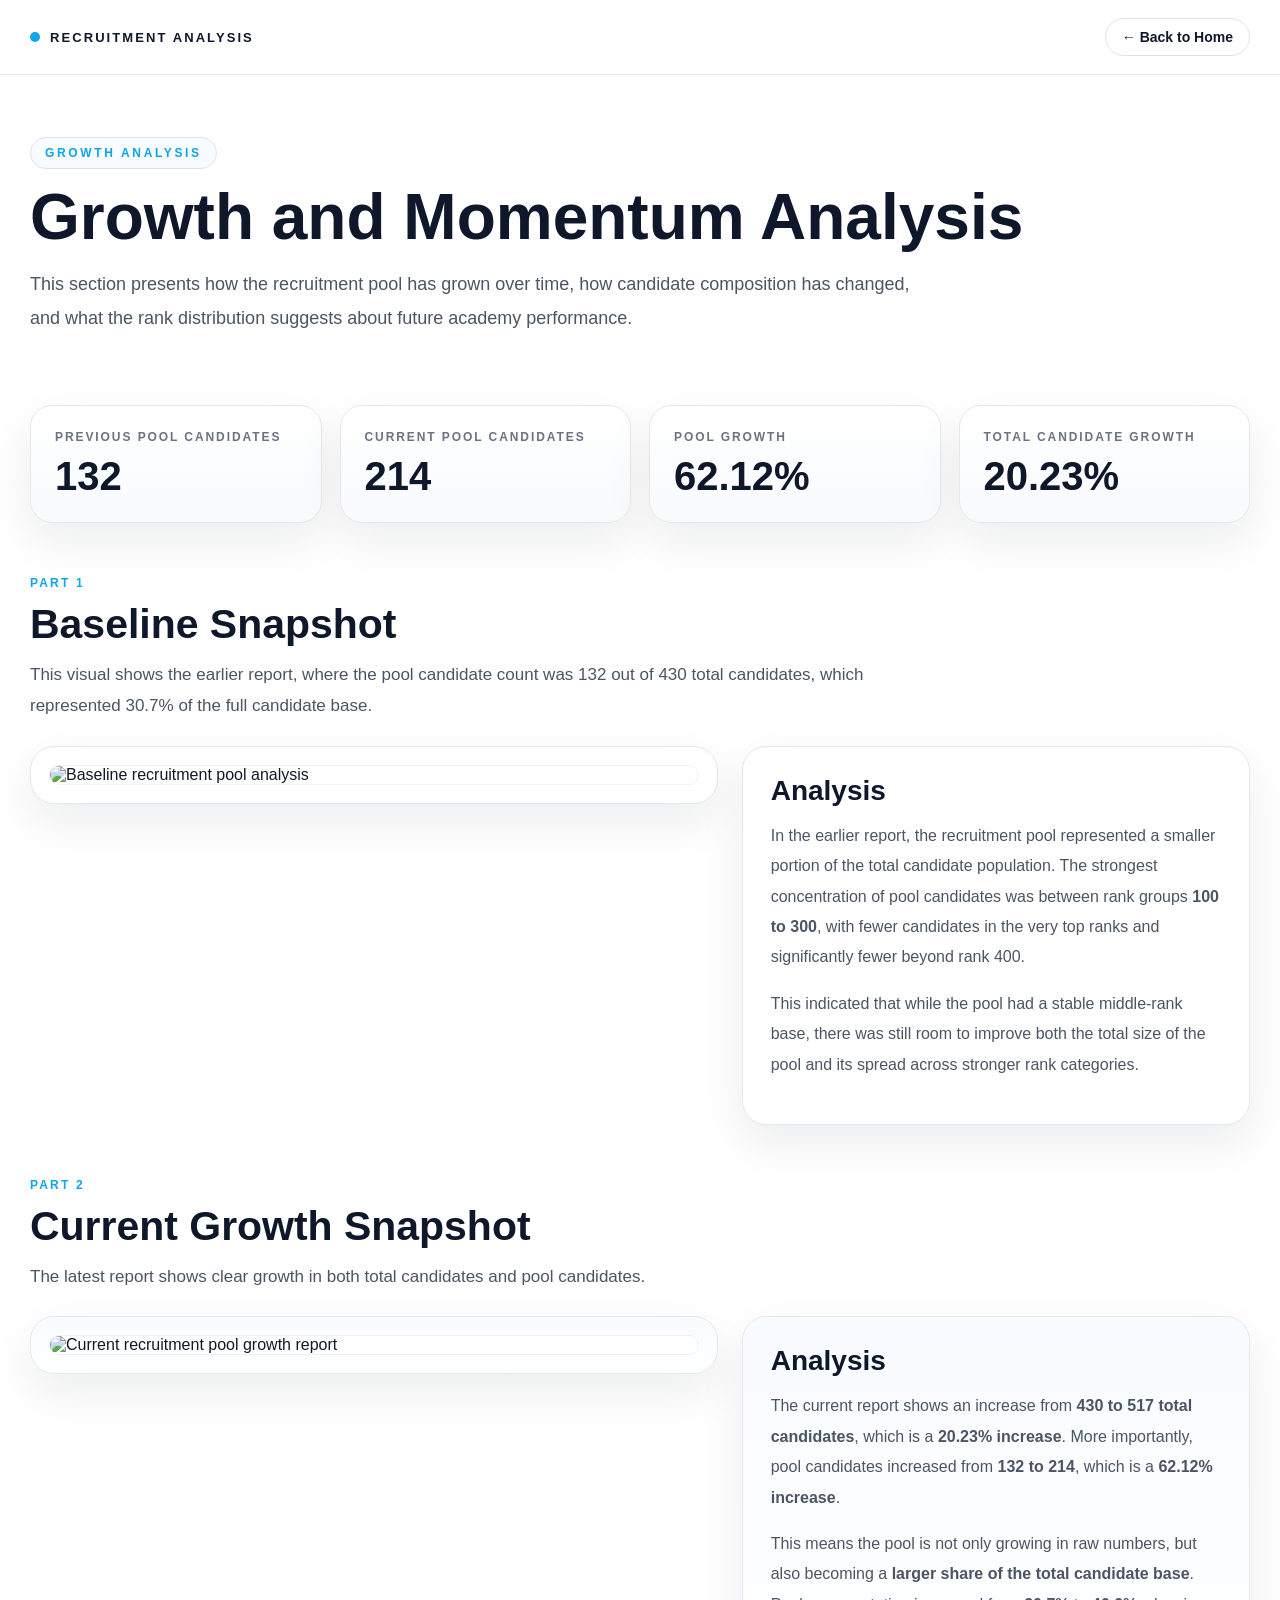
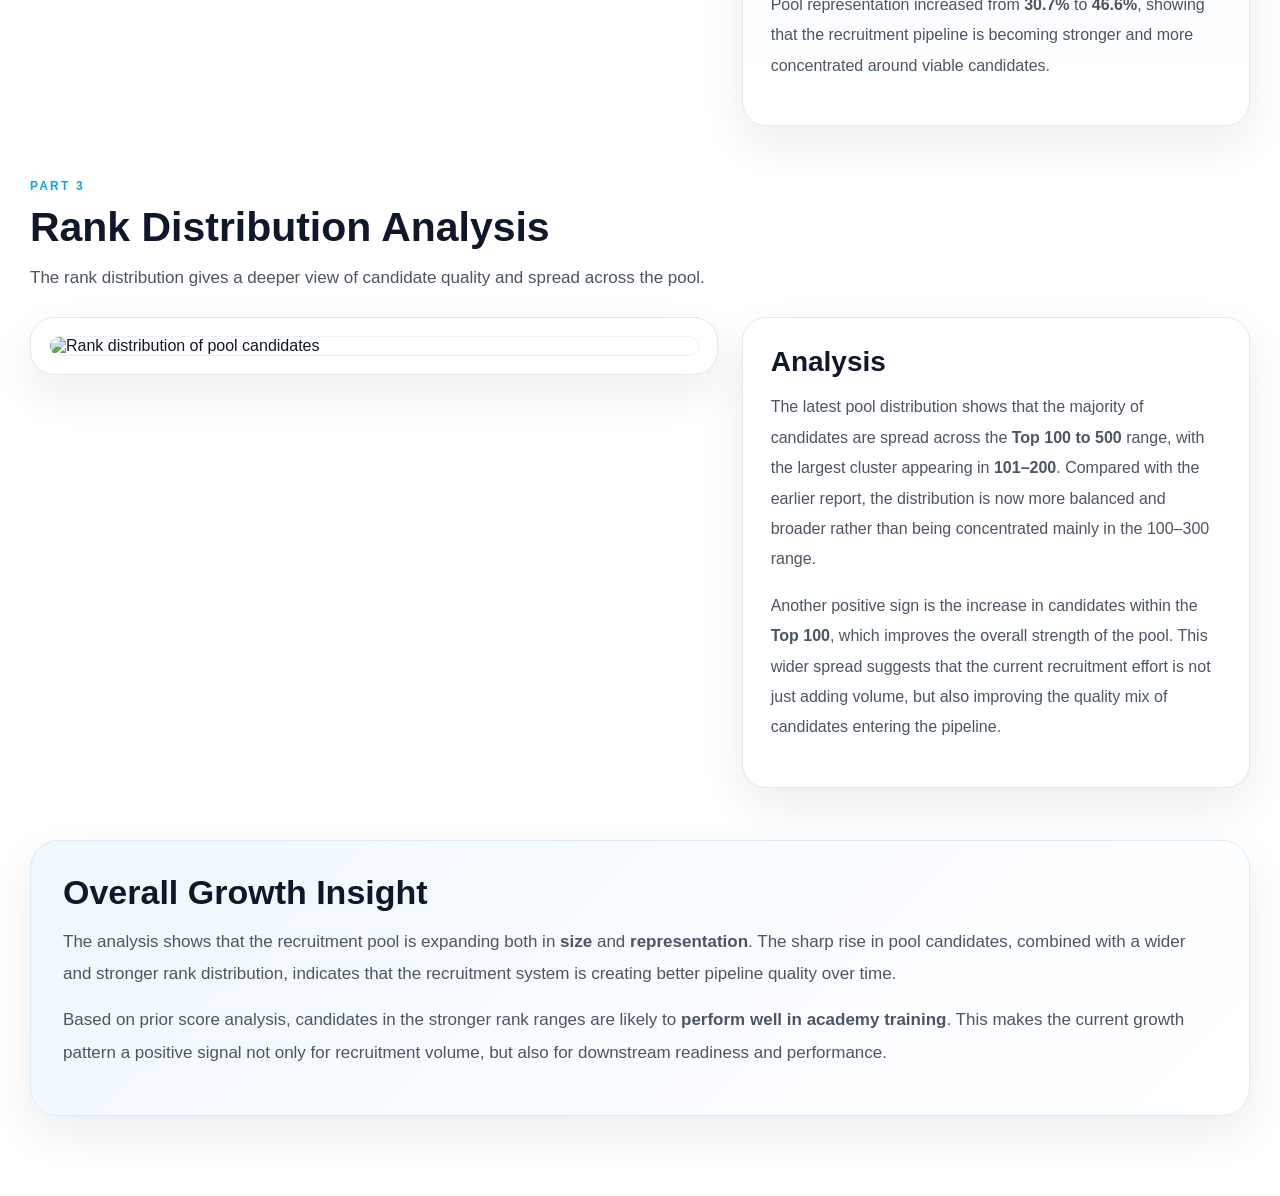
==== growth.html @ eca4ce5a "Add files via upload" ====
<!DOCTYPE html>
<html lang="en">
<head>
  <meta charset="UTF-8" />
  <meta name="viewport" content="width=device-width, initial-scale=1.0" />
  <title>Growth Analysis</title>
  <link rel="stylesheet" href="growth.css" />
</head>
<body>
  <header class="topbar">
    <div class="topbar-inner">
      <div class="brand">
        <span class="brand-dot"></span>
        <span>Recruitment Analysis</span>
      </div>
      <a href="index.html" class="back-btn">← Back to Home</a>
    </div>
  </header>

  <main class="page">
    <section class="hero">
      <div class="eyebrow">GROWTH ANALYSIS</div>
      <h1>Growth and Momentum Analysis</h1>
      <p class="hero-text">
        This section presents how the recruitment pool has grown over time,
        how candidate composition has changed, and what the rank distribution
        suggests about future academy performance.
      </p>
    </section>

    <section class="summary-strip">
      <div class="summary-card">
        <div class="summary-label">Previous Pool Candidates</div>
        <div class="summary-value">132</div>
      </div>
      <div class="summary-card">
        <div class="summary-label">Current Pool Candidates</div>
        <div class="summary-value">214</div>
      </div>
      <div class="summary-card">
        <div class="summary-label">Pool Growth</div>
        <div class="summary-value">62.12%</div>
      </div>
      <div class="summary-card">
        <div class="summary-label">Total Candidate Growth</div>
        <div class="summary-value">20.23%</div>
      </div>
    </section>

    <section class="analysis-section">
      <div class="section-heading">
        <span class="section-tag">Part 1</span>
        <h2>Baseline Snapshot</h2>
        <p>
          This visual shows the earlier report, where the pool candidate count was 132
          out of 430 total candidates, which represented 30.7% of the full candidate base.
        </p>
      </div>

      <div class="content-grid">
        <div class="image-card">
          <img src="assets/growth-1.png" alt="Baseline recruitment pool analysis" />
        </div>

        <div class="text-card">
          <h3>Analysis</h3>
          <p>
            In the earlier report, the recruitment pool represented a smaller portion
            of the total candidate population. The strongest concentration of pool
            candidates was between rank groups <strong>100 to 300</strong>, with fewer
            candidates in the very top ranks and significantly fewer beyond rank 400.
          </p>
          <p>
            This indicated that while the pool had a stable middle-rank base, there was
            still room to improve both the total size of the pool and its spread across
            stronger rank categories.
          </p>
        </div>
      </div>
    </section>

    <section class="analysis-section alt">
      <div class="section-heading">
        <span class="section-tag">Part 2</span>
        <h2>Current Growth Snapshot</h2>
        <p>
          The latest report shows clear growth in both total candidates and pool candidates.
        </p>
      </div>

      <div class="content-grid">
        <div class="image-card">
          <img src="assets/growth-2.png" alt="Current recruitment pool growth report" />
        </div>

        <div class="text-card">
          <h3>Analysis</h3>
          <p>
            The current report shows an increase from <strong>430 to 517 total candidates</strong>,
            which is a <strong>20.23% increase</strong>. More importantly, pool candidates
            increased from <strong>132 to 214</strong>, which is a <strong>62.12% increase</strong>.
          </p>
          <p>
            This means the pool is not only growing in raw numbers, but also becoming a
            <strong>larger share of the total candidate base</strong>. Pool representation
            increased from <strong>30.7%</strong> to <strong>46.6%</strong>, showing that the
            recruitment pipeline is becoming stronger and more concentrated around viable candidates.
          </p>
        </div>
      </div>
    </section>

    <section class="analysis-section">
      <div class="section-heading">
        <span class="section-tag">Part 3</span>
        <h2>Rank Distribution Analysis</h2>
        <p>
          The rank distribution gives a deeper view of candidate quality and spread across the pool.
        </p>
      </div>

      <div class="content-grid">
        <div class="image-card">
          <img src="assets/growth-3.png" alt="Rank distribution of pool candidates" />
        </div>

        <div class="text-card">
          <h3>Analysis</h3>
          <p>
            The latest pool distribution shows that the majority of candidates are spread across
            the <strong>Top 100 to 500</strong> range, with the largest cluster appearing in
            <strong>101–200</strong>. Compared with the earlier report, the distribution is now
            more balanced and broader rather than being concentrated mainly in the 100–300 range.
          </p>
          <p>
            Another positive sign is the increase in candidates within the <strong>Top 100</strong>,
            which improves the overall strength of the pool. This wider spread suggests that the
            current recruitment effort is not just adding volume, but also improving the quality
            mix of candidates entering the pipeline.
          </p>
        </div>
      </div>
    </section>

    <section class="insight-panel">
      <h2>Overall Growth Insight</h2>
      <p>
        The analysis shows that the recruitment pool is expanding both in
        <strong>size</strong> and <strong>representation</strong>. The sharp rise in pool
        candidates, combined with a wider and stronger rank distribution, indicates that the
        recruitment system is creating better pipeline quality over time.
      </p>
      <p>
        Based on prior score analysis, candidates in the stronger rank ranges are likely to
        <strong>perform well in academy training</strong>. This makes the current growth pattern
        a positive signal not only for recruitment volume, but also for downstream readiness
        and performance.
      </p>
    </section>
  </main>
</body>
</html>
---- growth.css ----
:root {
  --bg: #ffffff;
  --text: #111827;
  --muted: #4b5563;
  --soft: #6b7280;
  --line: #e5e7eb;
  --line-2: #dbe3ea;
  --blue: #0f172a;
  --accent: #0ea5e9;
  --panel: #f8fafc;
  --panel-2: #f1f5f9;
  --shadow: 0 18px 45px rgba(15, 23, 42, 0.08);
  --radius: 24px;
  --maxw: 1220px;
}

* {
  box-sizing: border-box;
}

html {
  scroll-behavior: smooth;
}

body {
  margin: 0;
  font-family: Inter, "Segoe UI", Arial, sans-serif;
  background: var(--bg);
  color: var(--text);
}

img {
  max-width: 100%;
  display: block;
}

.topbar {
  position: sticky;
  top: 0;
  z-index: 100;
  background: rgba(255, 255, 255, 0.92);
  backdrop-filter: blur(12px);
  border-bottom: 1px solid var(--line);
}

.topbar-inner {
  width: min(var(--maxw), calc(100% - 32px));
  margin: 0 auto;
  min-height: 74px;
  display: flex;
  align-items: center;
  justify-content: space-between;
}

.brand {
  display: flex;
  align-items: center;
  gap: 10px;
  font-size: 13px;
  letter-spacing: 0.16em;
  text-transform: uppercase;
  color: var(--blue);
  font-weight: 600;
}

.brand-dot {
  width: 10px;
  height: 10px;
  border-radius: 50%;
  background: var(--accent);
}

.back-btn {
  text-decoration: none;
  color: var(--blue);
  font-size: 14px;
  font-weight: 600;
  border: 1px solid var(--line-2);
  border-radius: 999px;
  padding: 10px 16px;
  transition: all 0.2s ease;
}

.back-btn:hover {
  background: var(--panel-2);
}

.page {
  width: min(var(--maxw), calc(100% - 32px));
  margin: 0 auto;
  padding: 44px 0 80px;
}

.hero {
  padding: 18px 0 26px;
}

.eyebrow {
  display: inline-block;
  margin-bottom: 16px;
  padding: 8px 14px;
  border: 1px solid var(--line-2);
  border-radius: 999px;
  font-size: 12px;
  letter-spacing: 0.22em;
  text-transform: uppercase;
  color: var(--accent);
  font-weight: 700;
  background: #f8fbff;
}

.hero h1 {
  margin: 0;
  font-size: clamp(38px, 5vw, 72px);
  line-height: 1.02;
  color: var(--blue);
}

.hero-text {
  margin-top: 18px;
  max-width: 880px;
  font-size: 18px;
  line-height: 1.85;
  color: var(--muted);
}

.summary-strip {
  display: grid;
  grid-template-columns: repeat(4, 1fr);
  gap: 18px;
  margin: 26px 0 40px;
}

.summary-card {
  background: linear-gradient(180deg, #ffffff, #f8fafc);
  border: 1px solid var(--line);
  border-radius: 22px;
  padding: 24px;
  box-shadow: var(--shadow);
}

.summary-label {
  font-size: 12px;
  text-transform: uppercase;
  letter-spacing: 0.16em;
  color: var(--soft);
  font-weight: 700;
}

.summary-value {
  margin-top: 10px;
  font-size: 40px;
  font-weight: 800;
  color: var(--blue);
  line-height: 1.1;
}

.analysis-section {
  margin-top: 42px;
  padding-top: 8px;
}

.analysis-section.alt .image-card,
.analysis-section.alt .text-card {
  background: linear-gradient(180deg, #f8fbff, #ffffff);
}

.section-heading {
  max-width: 900px;
  margin-bottom: 24px;
}

.section-tag {
  display: inline-block;
  margin-bottom: 12px;
  font-size: 12px;
  font-weight: 800;
  letter-spacing: 0.18em;
  text-transform: uppercase;
  color: var(--accent);
}

.section-heading h2 {
  margin: 0;
  font-size: clamp(28px, 3.2vw, 48px);
  line-height: 1.1;
  color: var(--blue);
}

.section-heading p {
  margin-top: 12px;
  color: var(--muted);
  font-size: 17px;
  line-height: 1.85;
}

.content-grid {
  display: grid;
  grid-template-columns: 1.15fr 0.85fr;
  gap: 24px;
  align-items: start;
}

.image-card,
.text-card {
  border: 1px solid var(--line);
  border-radius: var(--radius);
  background: #ffffff;
  box-shadow: var(--shadow);
}

.image-card {
  padding: 18px;
}

.image-card img {
  border-radius: 18px;
  border: 1px solid #eef2f7;
  background: #fff;
}

.text-card {
  padding: 28px;
  position: sticky;
  top: 96px;
}

.text-card h3 {
  margin-top: 0;
  margin-bottom: 14px;
  font-size: 28px;
  color: var(--blue);
}

.text-card p {
  margin: 0 0 16px;
  color: var(--muted);
  line-height: 1.9;
  font-size: 16px;
}

.insight-panel {
  margin-top: 52px;
  padding: 32px;
  border-radius: 28px;
  background: linear-gradient(135deg, #eef8ff, #f8fbff 45%, #ffffff);
  border: 1px solid #d9ecfb;
  box-shadow: var(--shadow);
}

.insight-panel h2 {
  margin: 0 0 14px;
  font-size: 34px;
  color: var(--blue);
}

.insight-panel p {
  margin: 0 0 14px;
  font-size: 17px;
  color: var(--muted);
  line-height: 1.9;
}

@media (max-width: 1024px) {
  .summary-strip {
    grid-template-columns: 1fr 1fr;
  }

  .content-grid {
    grid-template-columns: 1fr;
  }

  .text-card {
    position: static;
  }
}

@media (max-width: 640px) {
  .page,
  .topbar-inner {
    width: min(var(--maxw), calc(100% - 20px));
  }

  .summary-strip {
    grid-template-columns: 1fr;
  }

  .hero h1 {
    font-size: 34px;
  }

  .hero-text,
  .section-heading p,
  .text-card p,
  .insight-panel p {
    font-size: 16px;
  }

  .summary-value {
    font-size: 34px;
  }

  .text-card,
  .insight-panel {
    padding: 22px;
  }
}
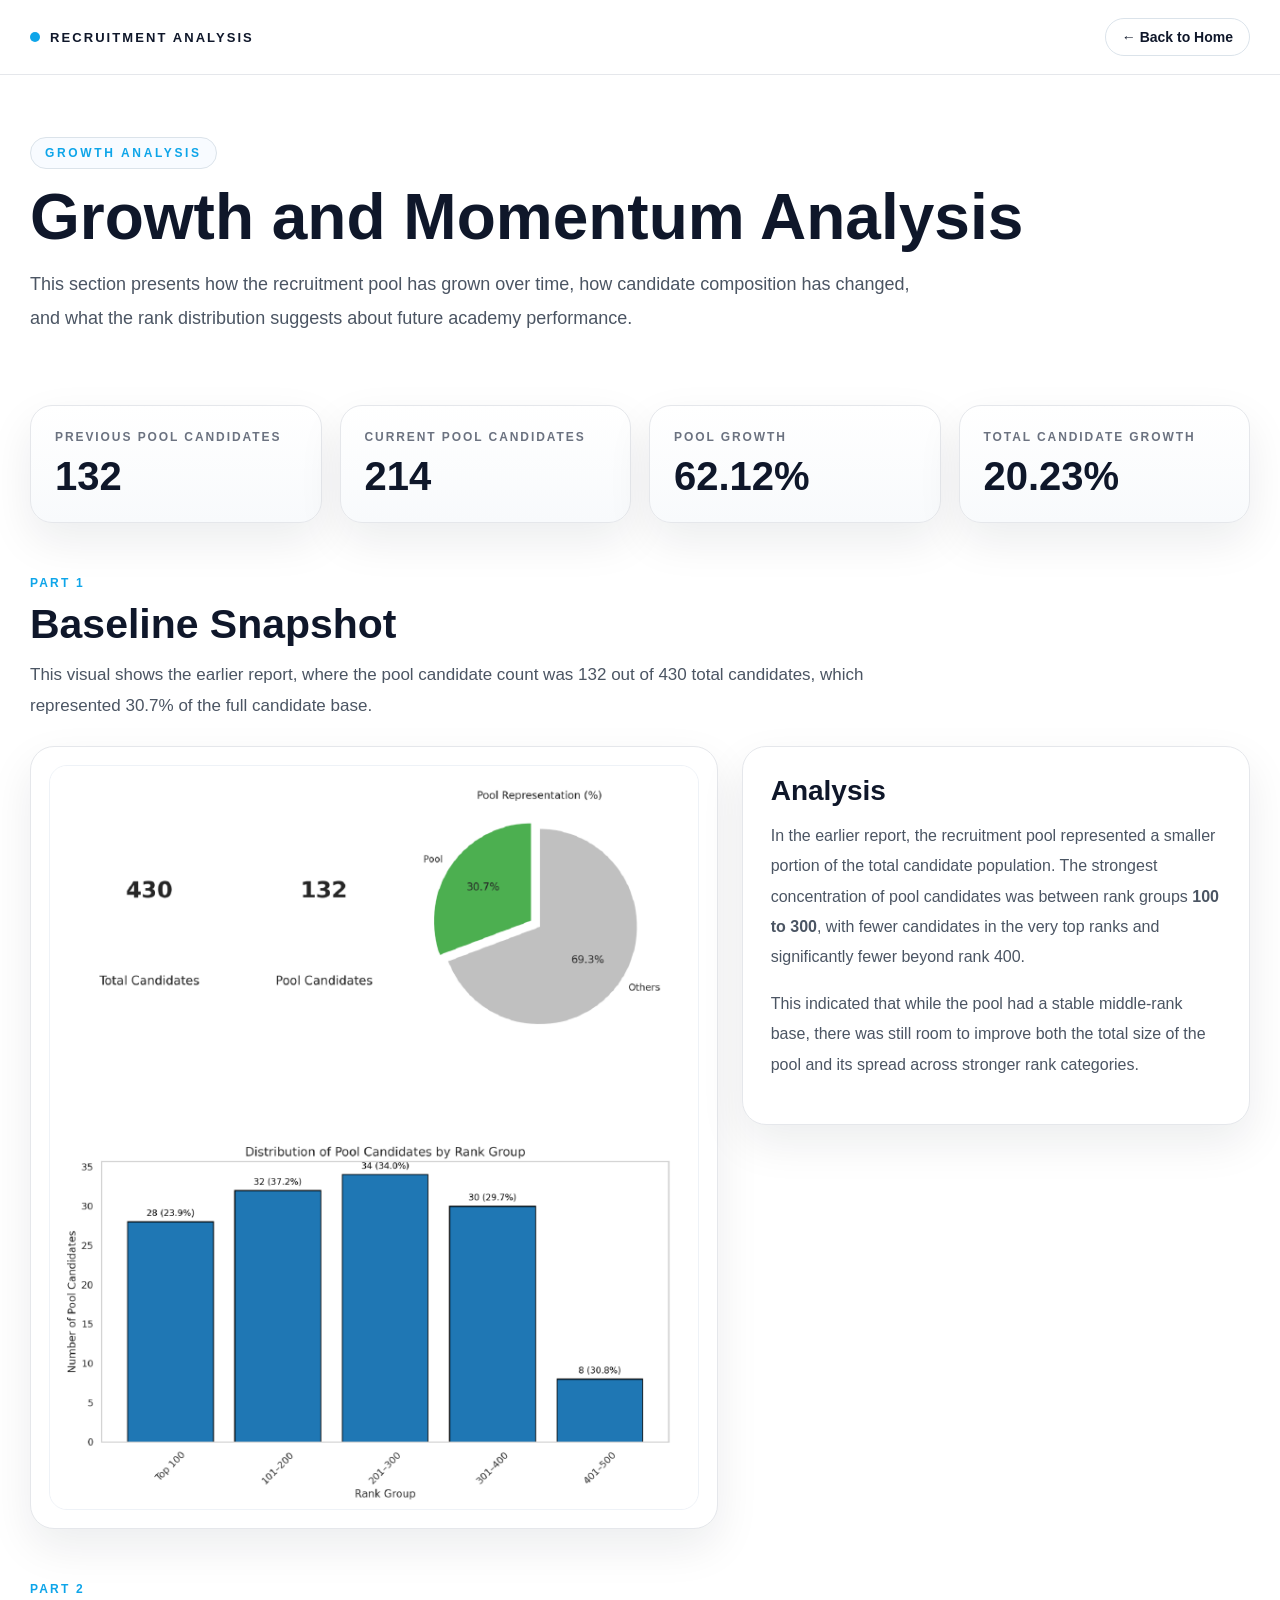
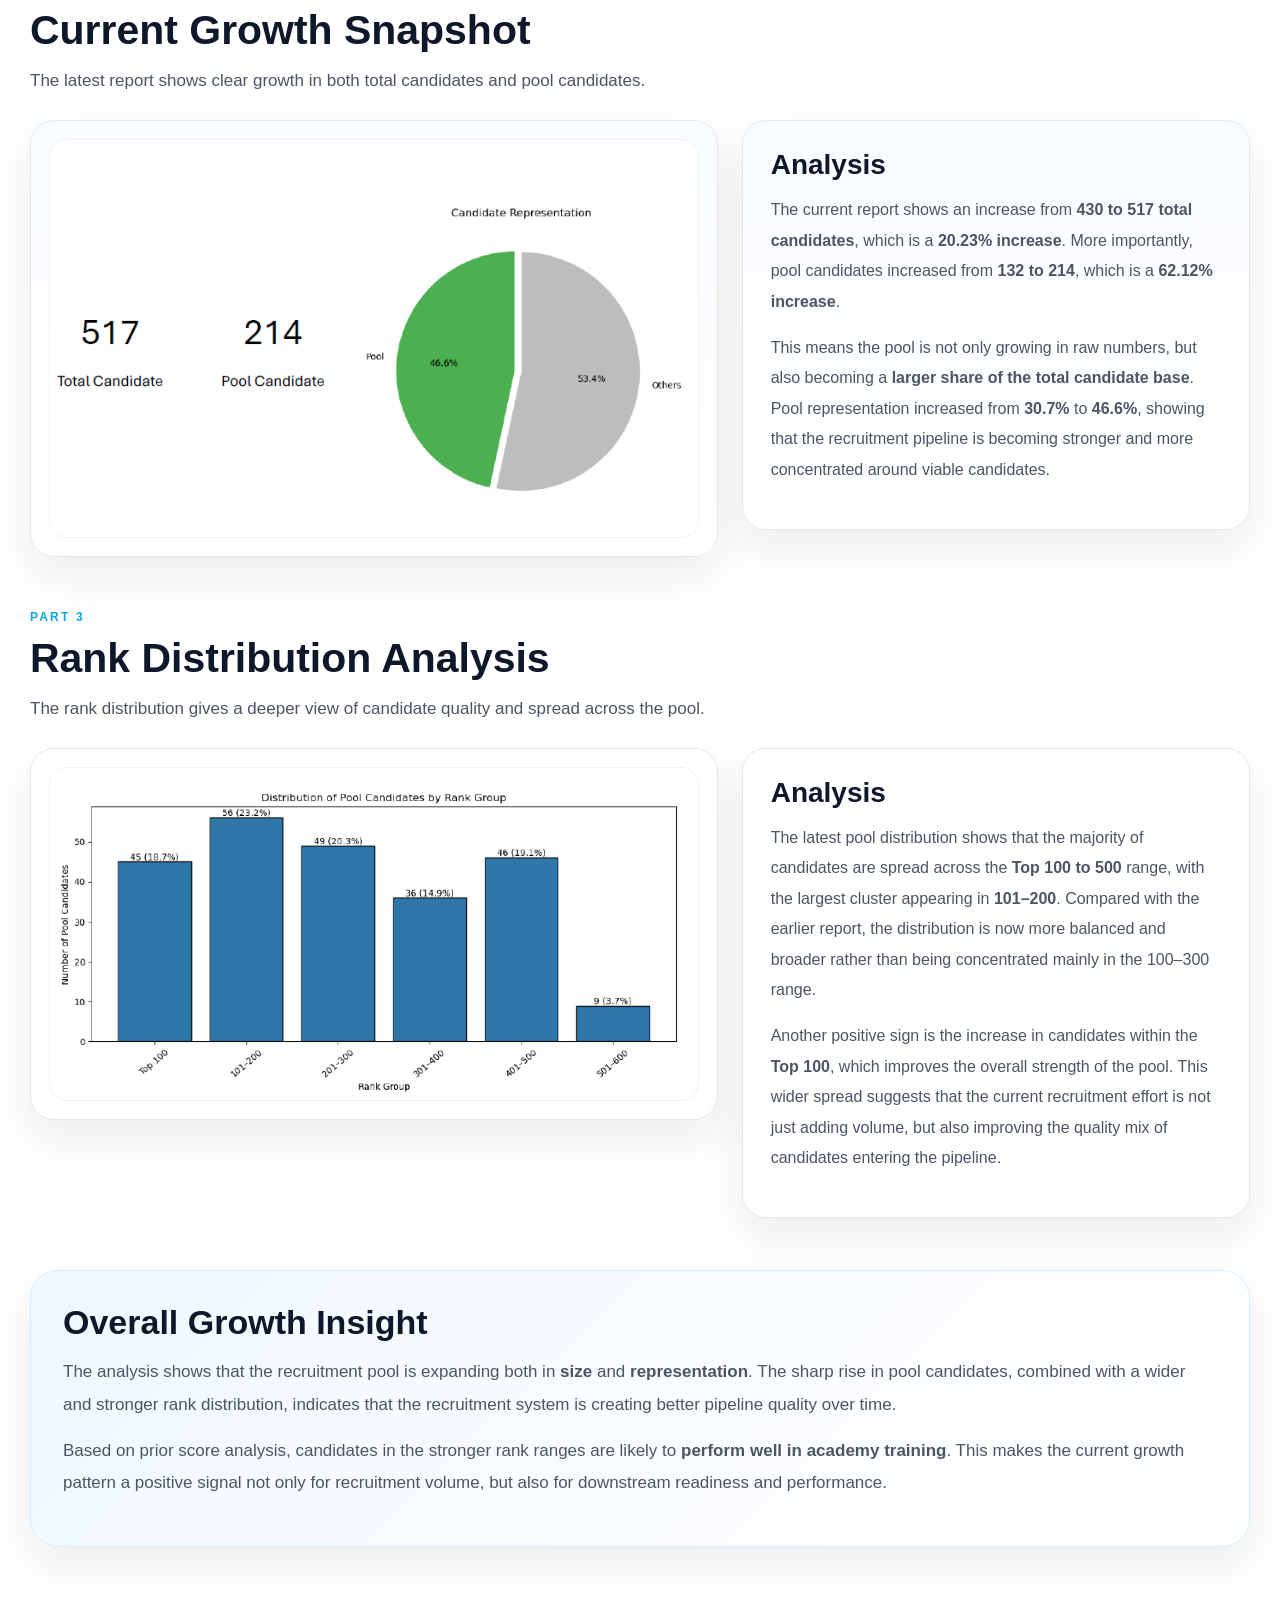
==== commit ab5ed904: "Update growth.html" ====
--- a/growth.html
+++ b/growth.html
@@ -59,7 +59,7 @@
 
       <div class="content-grid">
         <div class="image-card">
-          <img src="assets/growth-1.png" alt="Baseline recruitment pool analysis" />
+          <img src="assets/growth-1.PNG" alt="Baseline recruitment pool analysis" />
         </div>
 
         <div class="text-card">
@@ -90,7 +90,7 @@
 
       <div class="content-grid">
         <div class="image-card">
-          <img src="assets/growth-2.png" alt="Current recruitment pool growth report" />
+          <img src="assets/growth-2.PNG" alt="Current recruitment pool growth report" />
         </div>
 
         <div class="text-card">
@@ -121,7 +121,7 @@
 
       <div class="content-grid">
         <div class="image-card">
-          <img src="assets/growth-3.png" alt="Rank distribution of pool candidates" />
+          <img src="assets/growth-3.PNG" alt="Rank distribution of pool candidates" />
         </div>
 
         <div class="text-card">
@@ -159,4 +159,4 @@
     </section>
   </main>
 </body>
-</html>+</html>
